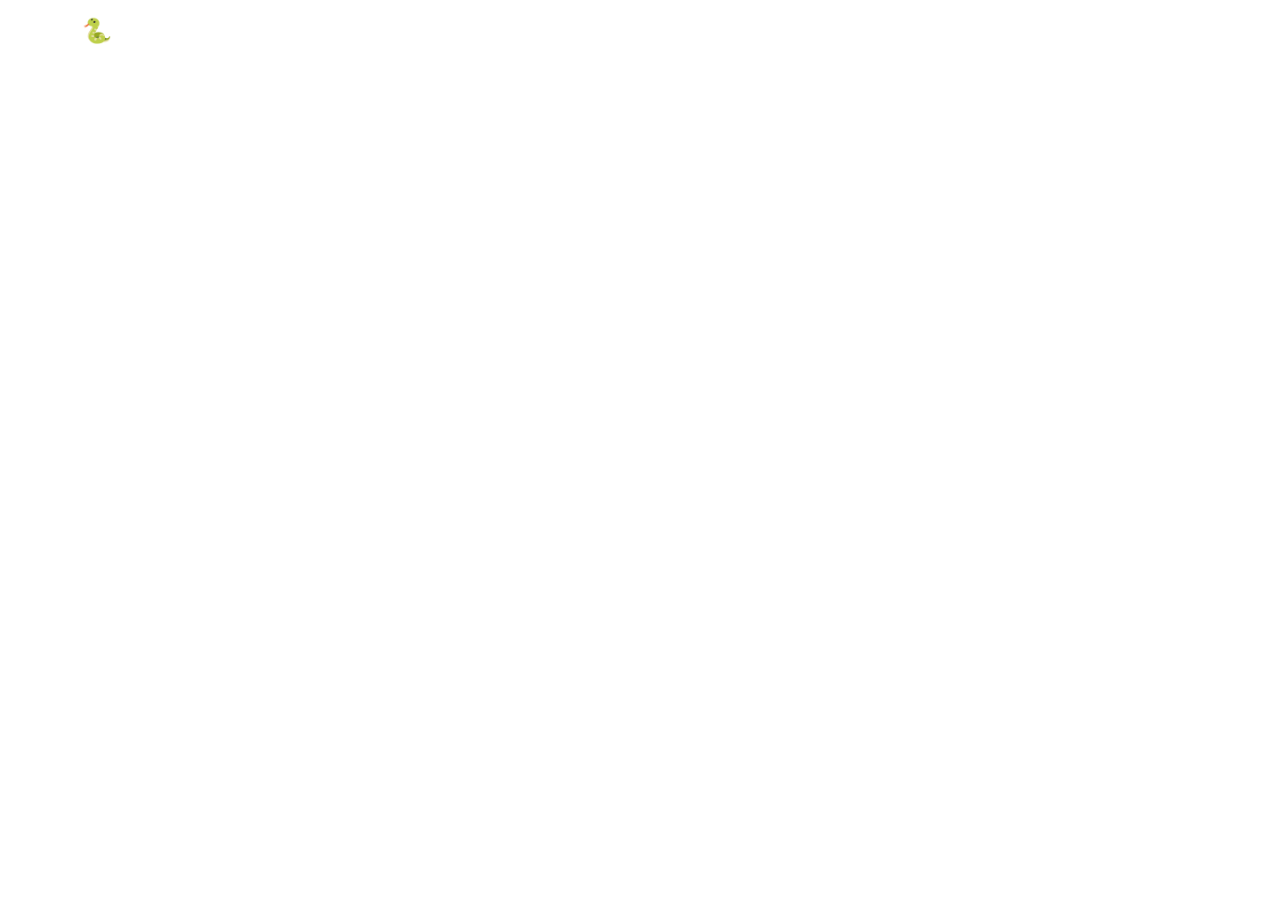
==== index.html @ cc8922ac "first commit" ====
<!DOCTYPE html>
<html lang="pt-br">
<head>
    <meta charset="UTF-8">
    <meta name="viewport" content="width=device-width, initial-scale=1.0">
    <title>jogo da cobra</title>

    <link rel="stylesheet" href="index.css">
    <link rel="stylesheet" href="https://cdn.jsdelivr.net/npm/bootstrap@5.3.8/dist/css/bootstrap.min.css">
</head>
<body>
   <header>
    <nav class="navbar navbar-dark">
        <div class="container">
            <span class="navbar-brand fw-bold fs-4">🐍 Jogo da Cobra</span>
            <span class="navbar-text" id="nav-recorde"> Recorde: 0</span>
        </div>
    </nav>
   </header> 

   <main class="container py-5">
        
   </main>
</body>
</html>
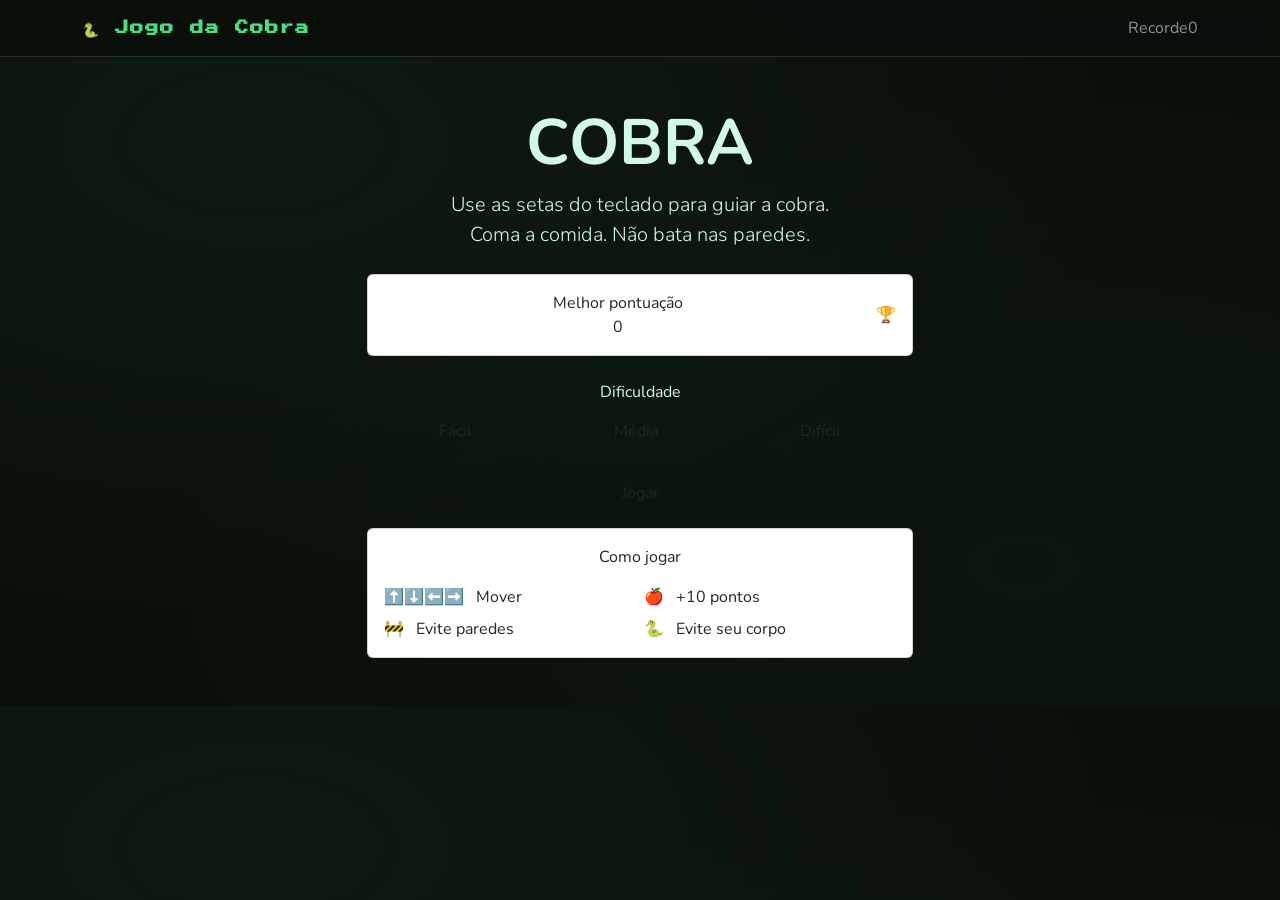
==== commit 03633464: "continuação do jogo" ====
--- a/index.html
+++ b/index.html
@@ -5,8 +5,9 @@
     <meta name="viewport" content="width=device-width, initial-scale=1.0">
     <title>jogo da cobra</title>
 
+    
+    <link rel="stylesheet" href="https://cdn.jsdelivr.net/npm/bootstrap@5.3.8/dist/css/bootstrap.min.css">
     <link rel="stylesheet" href="index.css">
-    <link rel="stylesheet" href="https://cdn.jsdelivr.net/npm/bootstrap@5.3.8/dist/css/bootstrap.min.css">
 </head>
 <body>
    <header>
@@ -19,7 +20,68 @@
    </header> 
 
    <main class="container py-5">
-        
+        <div class="row justify-content-center">
+            <div class="col-12 col-md-8 col-lg-6 text-center">
+                <div class="titulo-bloco mb-4">
+                    <h1 class="display-3 fw-bold titulo-jogo">COBRA</h1>
+                    <p class="lead subtitulo">Use as setas do teclado para guiar a cobra. <br>Coma a comida. Não bata nas paredes.</p>
+                </div>
+
+                <div class="card card-recorde mb-4">
+                    <div class="card-body py-3">
+                        <div  class="row align-items-center">
+                            <div class="col">
+                                <span class="label-card">Melhor pontuação</span>
+                                <div class="valor-recorde" id="recorde-display">0</div>
+                            </div>
+                            <div class="col-auto">
+                                <span class="icone-trofeu">🏆</span>
+                            </div>
+                        </div>
+                    </div>
+                </div>
+
+                <div class="mb-4">
+                    <p class="label-secao mb-2">Dificuldade</p>
+                    <div class="btn-group w-100" role="group">
+                        <input type="radio" class="btn-check" name="dificuldade" id="facil" value="200">
+                        <label class="btn btn-outline-dif" for="facil">Fácil</label>
+
+                        <input type="radio" class="btn-check" name="dificuldade" id="media" value="130">
+                        <label class="btn btn-outline-dif" for="media">Média</label>
+
+                        <input type="radio" class="btn-check" name="dificuldade" id="dificil" value="70">
+                        <label class="btn btn-outline-dif" for="dificil">Difícil</label>
+                    </div>
+                </div>
+
+                <a href="jogo.html" class="btn btn-jogar w-100 mb-3">Jogar</a>
+
+                <div class="card card-instrucoes">
+                    <div class="card-body">
+                        <p class="label-card mb-3">Como jogar</p>
+                        <div class="row g-2 text-start">
+                            <div class="col-6"><div class="instrucao-item">⬆️⬇️⬅️➡️ &nbsp; Mover</div></div>
+                            <div class="col-6"><div class="instrucao-item">🍎 &nbsp; +10 pontos</div></div>
+                            <div class="col-6"><div class="instrucao-item">🚧 &nbsp; Evite paredes</div></div>
+                            <div class="col-6"><div class="instrucao-item">🐍 &nbsp; Evite seu corpo</div></div>
+                        </div>
+                    </div>
+                </div>
+            </div>
+        </div>
    </main>
+
+   <script src="https://cdn.jsdelivr.net/npm/bootstrap@5.3.3/dist/js/bootstrap.bundle.min.js"></script>
+   <script>
+        const recorde = localStorage.getItem("cobra_recorde") || 0;
+        document.getElementById("recorde-display").textContent = recorde;
+        document.getElementById("nav-recorde").textContent ="Recorde" + recorde;
+
+        document.getElementById("btn-jogar").addEventListener("click", ()=> {
+            const dificuldadeSelecionada = document.querySelector('input[name="dificuldade"]:checked').value;
+            localStorage.setItem("cobra_velocidade", dificuldadeSelecionada);
+        })
+   </script>
 </body>
 </html>
--- a/index.css
+++ b/index.css
@@ -0,0 +1,42 @@
+
+@import url('https://fonts.googleapis.com/css2?family=Nunito:ital,wght@0,200..1000;1,200..1000&family=Press+Start+2P&display=swap');
+
+:root{
+    --verde: #4ADE80;
+    --verde-escuro: 16A34A;
+    --fundo: #0A0F0A;
+    --fundo-card: #111A11;
+    --borda: #1F3320;
+    --texto: #D1FAE5;
+    --esmaecido: #6B7280;
+}
+
+*{
+    box-sizing: border-box;
+    margin: 0;
+    padding: 0;
+}
+
+body{
+    font-family: "Nunito", sans-serif;
+    background-color: var(--fundo);
+    color: var(--texto);
+    min-width: 100vh;
+    background-image:
+        radial-gradient(ellipse at 20% 20%, rgba(74, 222, 128, 0.06) 0%, transparent 60%),
+        radial-gradient(ellipse at 80% 80%, rgba(22, 163, 74, 0.05) 0%, transparent 60%);
+}
+
+/*NAVBAR*/
+.navbar{
+    background: rgba(10, 15, 10, 0.9);
+    border-bottom: 1px solid var(--borda);
+    backdrop-filter: blur(8px);
+}
+
+.navbar-brand{
+    font-family: "Press Start 2P", monospace;
+    font-size: 0.85rem !important;
+    color: var(--verde) !important;
+    letter-spacing: 1px;
+}
